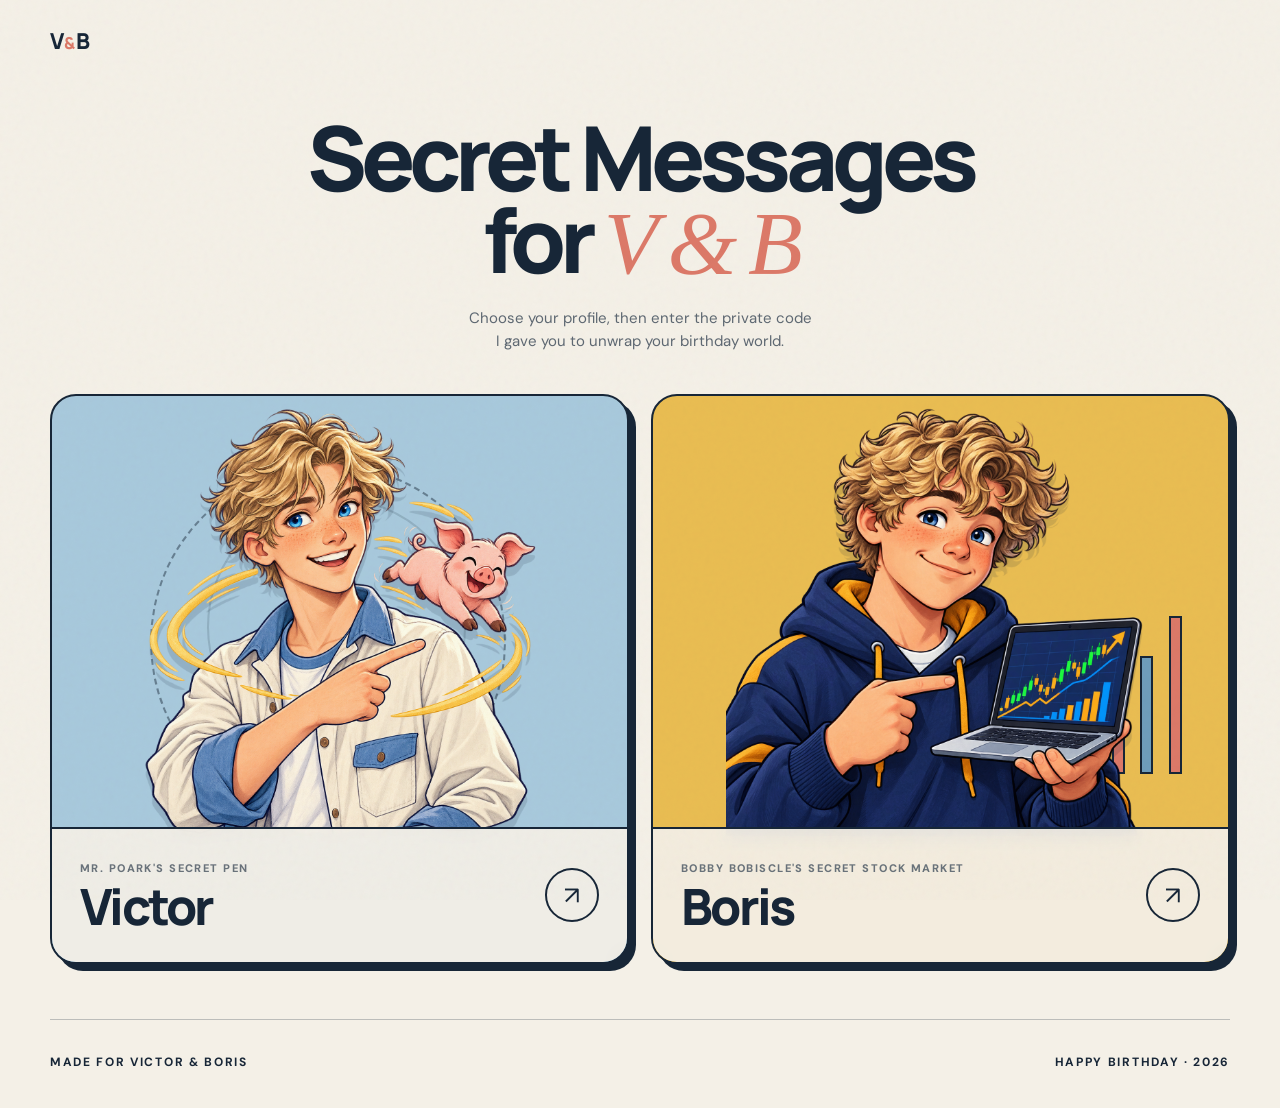
==== index.html @ 72858494 "Create private birthday profile experience" ====
<!doctype html>
<html lang="en">
<head>
  <meta charset="UTF-8">
  <meta name="viewport" content="width=device-width, initial-scale=1">
  <meta name="description" content="Choose Victor or Boris to enter their story.">
  <title>Victor & Boris — Choose a profile</title>
  <link rel="preconnect" href="https://fonts.googleapis.com">
  <link rel="preconnect" href="https://fonts.gstatic.com" crossorigin>
  <link href="https://fonts.googleapis.com/css2?family=DM+Sans:wght@400;500;600;700&family=Manrope:wght@700;800&display=swap" rel="stylesheet">
  <link rel="stylesheet" href="style.css">
</head>
<body>
  <div class="grain" aria-hidden="true"></div>
  <header class="site-header">
    <a class="monogram" href="index.html" aria-label="Victor and Boris home">V<span>&</span>B</a>
  </header>

  <main>
    <section class="hero" aria-labelledby="page-title">
      <h1 id="page-title">Secret Messages<br>for <em>V &amp; B</em></h1>
      <p class="intro">Choose your profile, then enter the private code<br>I gave you to unwrap your birthday world.</p>
    </section>

    <section class="profiles" aria-label="Choose a profile">
      <a class="profile-card victor" href="victor.html" data-profile="victor" aria-label="Unlock Victor's birthday world">
        <div class="portrait-wrap">
          <span class="orbit orbit-one" aria-hidden="true"></span>
          <span class="orbit orbit-two" aria-hidden="true"></span>
          <img class="portrait" src="assets/victor.png" alt="Illustration of Victor, a blue-eyed teen with wavy dirty-blond hair, pointing to a tiny running piglet">
        </div>
        <div class="card-copy">
          <div>
            <p class="role">Mr. Poark's secret pen</p>
            <h2>Victor</h2>
          </div>
          <span class="arrow" aria-hidden="true">↗</span>
        </div>
      </a>

      <a class="profile-card boris" href="boris.html" data-profile="boris" aria-label="Unlock Boris's birthday world">
        <div class="portrait-wrap">
          <span class="ticker ticker-one" aria-hidden="true"></span>
          <span class="ticker ticker-two" aria-hidden="true"></span>
          <span class="ticker ticker-three" aria-hidden="true"></span>
          <img class="portrait" src="assets/boris.png" alt="Illustration of Boris, a blue-eyed teen with curly dirty-blond hair, pointing to a laptop with stocks">
        </div>
        <div class="card-copy">
          <div>
            <p class="role">Bobby bobiscle's secret stock market</p>
            <h2>Boris</h2>
          </div>
          <span class="arrow" aria-hidden="true">↗</span>
        </div>
      </a>
    </section>
  </main>

  <dialog class="code-dialog" id="code-dialog" aria-labelledby="dialog-title">
    <button class="dialog-close" type="button" aria-label="Close code entry">×</button>
    <div class="lock-mark" aria-hidden="true">✦</div>
    <p class="eyebrow">Private birthday entrance</p>
    <h2 id="dialog-title">Welcome, <span id="profile-name">Victor</span>.</h2>
    <p class="dialog-copy">Enter the code you were given to unlock your world.</p>
    <form id="code-form" novalidate>
      <label for="profile-code">Your secret code</label>
      <div class="code-row">
        <input id="profile-code" name="code" type="password" inputmode="text" autocomplete="off" spellcheck="false" placeholder="Enter code" required>
        <button type="submit">Unlock <span aria-hidden="true">→</span></button>
      </div>
      <p class="code-error" id="code-error" role="alert" aria-live="polite"></p>
    </form>
    <p class="private-note">This doorway only opens with your personal code.</p>
  </dialog>

  <footer><span>Made for Victor & Boris</span><span>Happy birthday · 2026</span></footer>
  <script src="app.js"></script>
</body>
</html>
---- style.css ----
:root {
  --ink: #172637;
  --paper: #f4f0e7;
  --blue: #a8c9dc;
  --blue-deep: #6e9dbb;
  --yellow: #e9bd52;
  --pink: #dc7968;
}

* { box-sizing: border-box; }

html { scroll-behavior: smooth; }

body {
  margin: 0;
  min-height: 100vh;
  color: var(--ink);
  background: var(--paper);
  font-family: "DM Sans", sans-serif;
  overflow-x: hidden;
}

.grain {
  position: fixed;
  inset: 0;
  pointer-events: none;
  opacity: .16;
  z-index: 10;
  background-image: url("data:image/svg+xml,%3Csvg viewBox='0 0 180 180' xmlns='http://www.w3.org/2000/svg'%3E%3Cfilter id='n'%3E%3CfeTurbulence type='fractalNoise' baseFrequency='.9' numOctaves='2' stitchTiles='stitch'/%3E%3C/filter%3E%3Crect width='100%25' height='100%25' filter='url(%23n)' opacity='.22'/%3E%3C/svg%3E");
  mix-blend-mode: multiply;
}

.site-header, footer {
  width: min(1180px, calc(100% - 48px));
  margin-inline: auto;
  display: flex;
  align-items: center;
  justify-content: space-between;
}

.site-header { padding: 30px 0 18px; }

.site-header p, footer {
  font-size: 12px;
  letter-spacing: .14em;
  text-transform: uppercase;
  font-weight: 700;
}

.monogram {
  color: var(--ink);
  text-decoration: none;
  font: 800 22px/1 "Manrope", sans-serif;
  letter-spacing: -.08em;
}

.monogram span { color: var(--pink); font-size: .75em; margin: 0 2px; }

main { width: min(1180px, calc(100% - 48px)); margin-inline: auto; }

.hero { text-align: center; padding: 46px 0 40px; }

.eyebrow, .role {
  margin: 0 0 12px;
  text-transform: uppercase;
  letter-spacing: .18em;
  font-size: 11px;
  font-weight: 800;
}

.eyebrow::before { content: "✦"; color: var(--pink); margin-right: 9px; }

h1 {
  margin: 0;
  font: 800 clamp(50px, 7vw, 94px)/.91 "Manrope", sans-serif;
  letter-spacing: -.065em;
}

h1 em { color: var(--pink); font-family: Georgia, serif; font-weight: 400; }

.intro { margin: 24px auto 0; color: #5e6872; line-height: 1.55; font-size: 15px; }

.profiles { display: grid; grid-template-columns: repeat(2, minmax(0, 1fr)); gap: 22px; }

.profile-card {
  position: relative;
  min-height: 570px;
  color: var(--ink);
  text-decoration: none;
  overflow: hidden;
  border: 2px solid var(--ink);
  border-radius: 26px;
  box-shadow: 7px 7px 0 var(--ink);
  isolation: isolate;
  transition: transform .35s cubic-bezier(.2,.8,.2,1), box-shadow .35s ease;
}

.profile-card:focus-visible { outline: 4px solid var(--pink); outline-offset: 5px; }
.profile-card:hover { transform: translate(-3px, -5px); box-shadow: 11px 13px 0 var(--ink); }
.victor { background: var(--blue); }
.boris { background: var(--yellow); }

.portrait-wrap { height: 440px; display: grid; place-items: end center; position: relative; }

.portrait {
  width: min(96%, 570px);
  max-height: 430px;
  object-fit: contain;
  object-position: center bottom;
  filter: drop-shadow(0 9px 0 rgba(23,38,55,.14));
  transform-origin: center bottom;
  transition: transform .5s cubic-bezier(.16,1,.3,1);
  z-index: 1;
}

.profile-card:hover .portrait { transform: scale(1.075) rotate(-1deg); }
.boris:hover .portrait { transform: scale(1.075) rotate(1deg); }

.card-copy {
  position: absolute;
  z-index: 3;
  left: 0;
  right: 0;
  bottom: 0;
  min-height: 135px;
  padding: 25px 28px;
  background: rgba(244,240,231,.94);
  border-top: 2px solid var(--ink);
  display: flex;
  align-items: center;
  justify-content: space-between;
  backdrop-filter: blur(8px);
}

.card-copy h2 { margin: 0; font: 800 50px/.9 "Manrope", sans-serif; letter-spacing: -.055em; }
.role { color: #69727a; margin-bottom: 9px; letter-spacing: .13em; }
.arrow { width: 54px; height: 54px; display: grid; place-items: center; border: 2px solid var(--ink); border-radius: 50%; font-size: 25px; transition: .3s ease; }
.profile-card:hover .arrow { color: var(--paper); background: var(--ink); transform: rotate(45deg); }

.orbit { position: absolute; z-index: 0; width: 62%; aspect-ratio: 1; border: 2px dashed rgba(23,38,55,.45); border-radius: 50%; transition: .5s ease; }
.orbit-one { top: 68px; left: 17%; }
.orbit-two { width: 45%; top: 102px; left: 27%; border-style: solid; opacity: .35; }
.victor:hover .orbit-one { transform: rotate(24deg) scale(1.07); }
.victor:hover .orbit-two { transform: rotate(-20deg) scale(.94); }

.ticker { position: absolute; bottom: 62px; width: 13px; border: 2px solid var(--ink); background: var(--pink); z-index: 0; transform-origin: bottom; transition: .45s cubic-bezier(.2,.8,.2,1); }
.ticker-one { right: 18%; height: 80px; }
.ticker-two { right: 13%; height: 118px; background: var(--blue-deep); }
.ticker-three { right: 8%; height: 158px; }
.boris:hover .ticker-one { transform: scaleY(1.35); }
.boris:hover .ticker-two { transform: scaleY(.82); }
.boris:hover .ticker-three { transform: scaleY(1.18); }

footer { padding: 34px 0 38px; border-top: 1px solid rgba(23,38,55,.25); margin-top: 55px; }

.code-dialog {
  width: min(540px, calc(100% - 30px));
  padding: 42px;
  color: var(--ink);
  background: var(--paper);
  border: 2px solid var(--ink);
  border-radius: 26px;
  box-shadow: 9px 9px 0 var(--ink);
}

.code-dialog::backdrop { background: rgba(23,38,55,.64); backdrop-filter: blur(6px); }
.code-dialog[open] { animation: dialog-in .28s cubic-bezier(.16,1,.3,1); }
@keyframes dialog-in { from { opacity: 0; transform: translateY(15px) scale(.97); } }

.dialog-close {
  position: absolute;
  top: 16px;
  right: 18px;
  border: 0;
  background: transparent;
  color: var(--ink);
  font: 400 30px/1 sans-serif;
  cursor: pointer;
}

.lock-mark { width: 54px; height: 54px; display: grid; place-items: center; margin-bottom: 24px; color: var(--paper); background: var(--pink); border: 2px solid var(--ink); border-radius: 50%; font-size: 22px; }
.code-dialog h2 { margin: 0; font: 800 clamp(34px, 7vw, 48px)/1 "Manrope", sans-serif; letter-spacing: -.05em; }
.dialog-copy { margin: 16px 0 28px; color: #5e6872; line-height: 1.5; }
.code-dialog label { display: block; margin-bottom: 9px; font-size: 11px; font-weight: 800; letter-spacing: .13em; text-transform: uppercase; }
.code-row { display: flex; gap: 9px; }
.code-row input { min-width: 0; flex: 1; padding: 15px 16px; color: var(--ink); background: #fffdf8; border: 2px solid var(--ink); border-radius: 12px; font: 600 16px "DM Sans", sans-serif; outline: none; }
.code-row input:focus { box-shadow: 0 0 0 3px var(--blue); }
.code-row button { padding: 15px 20px; color: var(--paper); background: var(--ink); border: 2px solid var(--ink); border-radius: 12px; font: 800 14px "DM Sans", sans-serif; cursor: pointer; transition: transform .2s ease, background .2s ease; }
.code-row button:hover { background: var(--pink); transform: translateY(-2px); }
.code-error { min-height: 22px; margin: 9px 0 0; color: #b64338; font-size: 13px; font-weight: 700; }
.code-row input.invalid { border-color: #b64338; animation: shake .32s ease; }
.private-note { margin: 18px 0 0; padding-top: 17px; border-top: 1px solid rgba(23,38,55,.2); color: #737b83; font-size: 12px; }
@keyframes shake { 25% { transform: translateX(-5px); } 50% { transform: translateX(5px); } 75% { transform: translateX(-3px); } }

/* Profile placeholders — ready for the next content pass. */
.profile-page { min-height: 100vh; display: none; grid-template-rows: auto 1fr; }
.profile-unlocked .profile-page { display: grid; }
.profile-main { display: grid; place-items: center; padding: 50px 24px; text-align: center; }
.profile-main article { max-width: 680px; }
.profile-main .mini-portrait { width: 210px; height: 210px; object-fit: contain; border: 2px solid var(--ink); border-radius: 50%; background: var(--blue); box-shadow: 7px 7px 0 var(--ink); }
.profile-main.boris-page .mini-portrait { background: var(--yellow); }
.profile-main h1 { margin-top: 28px; }
.profile-main p { color: #5e6872; font-size: 17px; line-height: 1.6; }
.back-link { display: inline-flex; gap: 8px; align-items: center; color: var(--ink); font-weight: 800; text-underline-offset: 4px; }

@media (max-width: 760px) {
  .site-header p { display: none; }
  .hero { padding-top: 32px; }
  .profiles { grid-template-columns: 1fr; }
  .profile-card { min-height: 520px; }
  .portrait-wrap { height: 392px; }
  .portrait { max-height: 385px; }
}

@media (max-width: 430px) {
  .site-header, main, footer { width: min(100% - 28px, 1180px); }
  .hero { padding-bottom: 30px; }
  h1 { font-size: 48px; }
  .profile-card { min-height: 475px; border-radius: 20px; }
  .portrait-wrap { height: 350px; }
  .portrait { max-height: 345px; }
  .card-copy { min-height: 124px; padding: 22px; }
  .card-copy h2 { font-size: 42px; }
  .arrow { width: 48px; height: 48px; }
  .code-dialog { padding: 34px 22px 26px; }
  .code-row { flex-direction: column; }
}

@media (prefers-reduced-motion: reduce) {
  *, *::before, *::after { scroll-behavior: auto !important; transition-duration: .01ms !important; animation-duration: .01ms !important; }
}
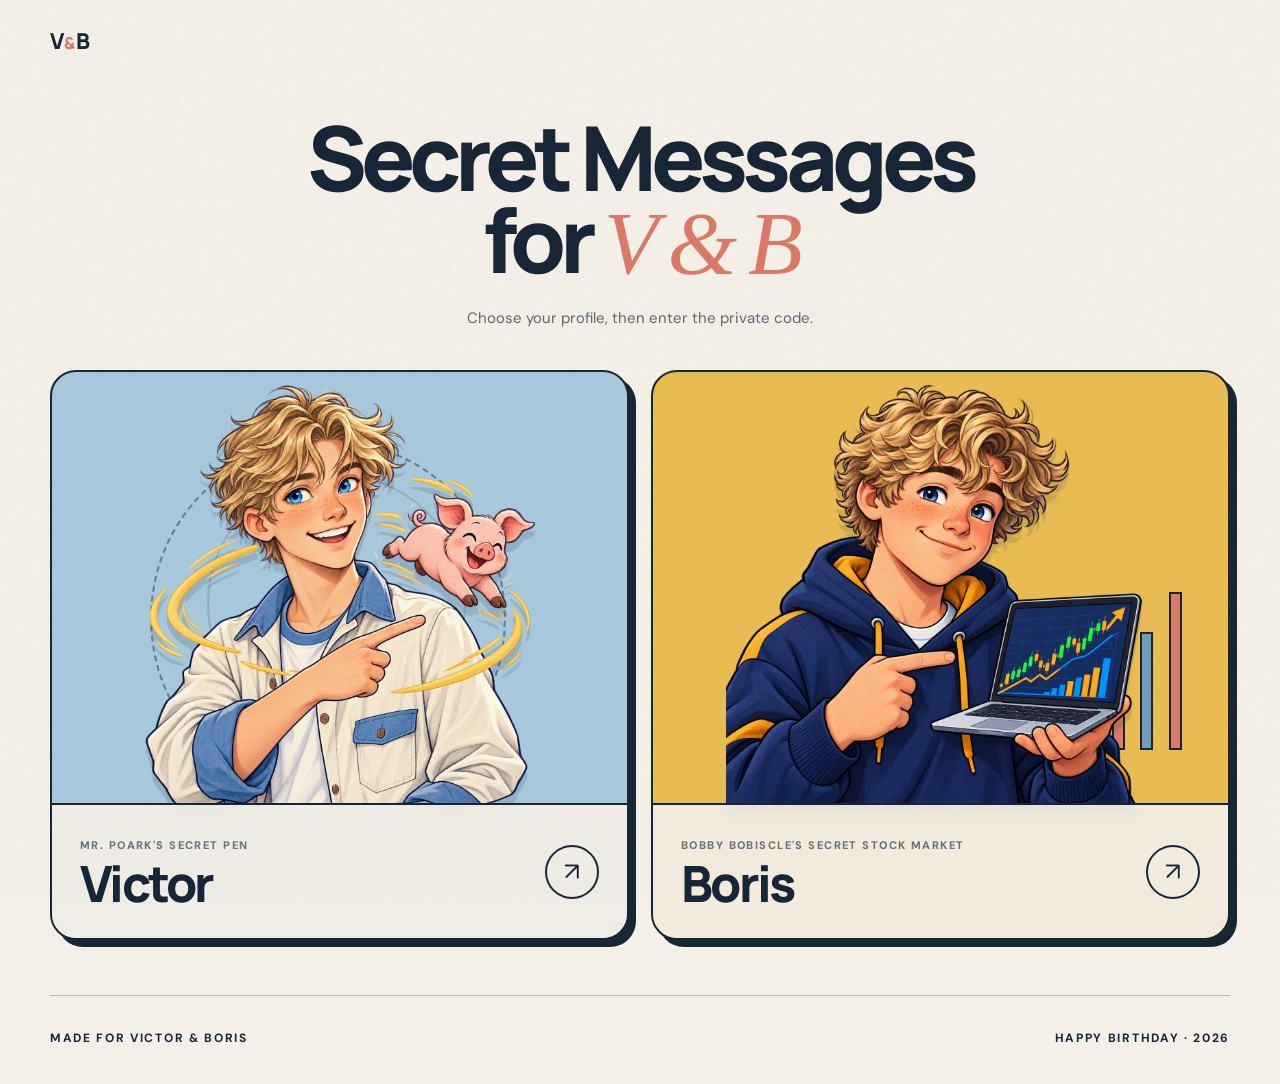
==== commit 8387294d: "Refine private code entry" ====
--- a/index.html
+++ b/index.html
@@ -19,7 +19,7 @@
   <main>
     <section class="hero" aria-labelledby="page-title">
       <h1 id="page-title">Secret Messages<br>for <em>V &amp; B</em></h1>
-      <p class="intro">Choose your profile, then enter the private code<br>I gave you to unwrap your birthday world.</p>
+      <p class="intro">Choose your profile, then enter the private code.</p>
     </section>
 
     <section class="profiles" aria-label="Choose a profile">
@@ -65,7 +65,13 @@
     <form id="code-form" novalidate>
       <label for="profile-code">Your secret code</label>
       <div class="code-row">
-        <input id="profile-code" name="code" type="password" inputmode="text" autocomplete="off" spellcheck="false" placeholder="Enter code" required>
+        <div class="password-wrap">
+          <input id="profile-code" name="code" type="password" inputmode="text" autocomplete="off" spellcheck="false" placeholder="Enter code" required>
+          <button class="password-toggle" type="button" aria-label="Show code" aria-pressed="false">
+            <svg class="eye-open" viewBox="0 0 24 24" aria-hidden="true"><path d="M2.5 12s3.5-6 9.5-6 9.5 6 9.5 6-3.5 6-9.5 6-9.5-6-9.5-6Z"/><circle cx="12" cy="12" r="2.8"/></svg>
+            <svg class="eye-closed" viewBox="0 0 24 24" aria-hidden="true"><path d="m3 3 18 18M10.6 6.1A10.7 10.7 0 0 1 12 6c6 0 9.5 6 9.5 6a15.7 15.7 0 0 1-2.2 2.8M6.2 6.2C3.8 8 2.5 12 2.5 12s3.5 6 9.5 6c1.6 0 3-.4 4.3-1"/></svg>
+          </button>
+        </div>
         <button type="submit">Unlock <span aria-hidden="true">→</span></button>
       </div>
       <p class="code-error" id="code-error" role="alert" aria-live="polite"></p>
--- a/style.css
+++ b/style.css
@@ -183,10 +183,17 @@
 .dialog-copy { margin: 16px 0 28px; color: #5e6872; line-height: 1.5; }
 .code-dialog label { display: block; margin-bottom: 9px; font-size: 11px; font-weight: 800; letter-spacing: .13em; text-transform: uppercase; }
 .code-row { display: flex; gap: 9px; }
-.code-row input { min-width: 0; flex: 1; padding: 15px 16px; color: var(--ink); background: #fffdf8; border: 2px solid var(--ink); border-radius: 12px; font: 600 16px "DM Sans", sans-serif; outline: none; }
+.password-wrap { position: relative; min-width: 0; flex: 1; }
+.code-row input { width: 100%; min-width: 0; padding: 15px 52px 15px 16px; color: var(--ink); background: #fffdf8; border: 2px solid var(--ink); border-radius: 12px; font: 600 16px "DM Sans", sans-serif; outline: none; }
 .code-row input:focus { box-shadow: 0 0 0 3px var(--blue); }
 .code-row button { padding: 15px 20px; color: var(--paper); background: var(--ink); border: 2px solid var(--ink); border-radius: 12px; font: 800 14px "DM Sans", sans-serif; cursor: pointer; transition: transform .2s ease, background .2s ease; }
 .code-row button:hover { background: var(--pink); transform: translateY(-2px); }
+.code-row .password-toggle { position: absolute; top: 50%; right: 7px; width: 40px; height: 40px; padding: 9px; color: var(--ink); background: transparent; border: 0; border-radius: 9px; transform: translateY(-50%); }
+.code-row .password-toggle:hover { color: var(--pink); background: rgba(23,38,55,.07); transform: translateY(-50%); }
+.password-toggle svg { width: 22px; height: 22px; fill: none; stroke: currentColor; stroke-width: 1.8; stroke-linecap: round; stroke-linejoin: round; }
+.password-toggle .eye-closed { display: none; }
+.password-toggle[aria-pressed="true"] .eye-open { display: none; }
+.password-toggle[aria-pressed="true"] .eye-closed { display: block; }
 .code-error { min-height: 22px; margin: 9px 0 0; color: #b64338; font-size: 13px; font-weight: 700; }
 .code-row input.invalid { border-color: #b64338; animation: shake .32s ease; }
 .private-note { margin: 18px 0 0; padding-top: 17px; border-top: 1px solid rgba(23,38,55,.2); color: #737b83; font-size: 12px; }
